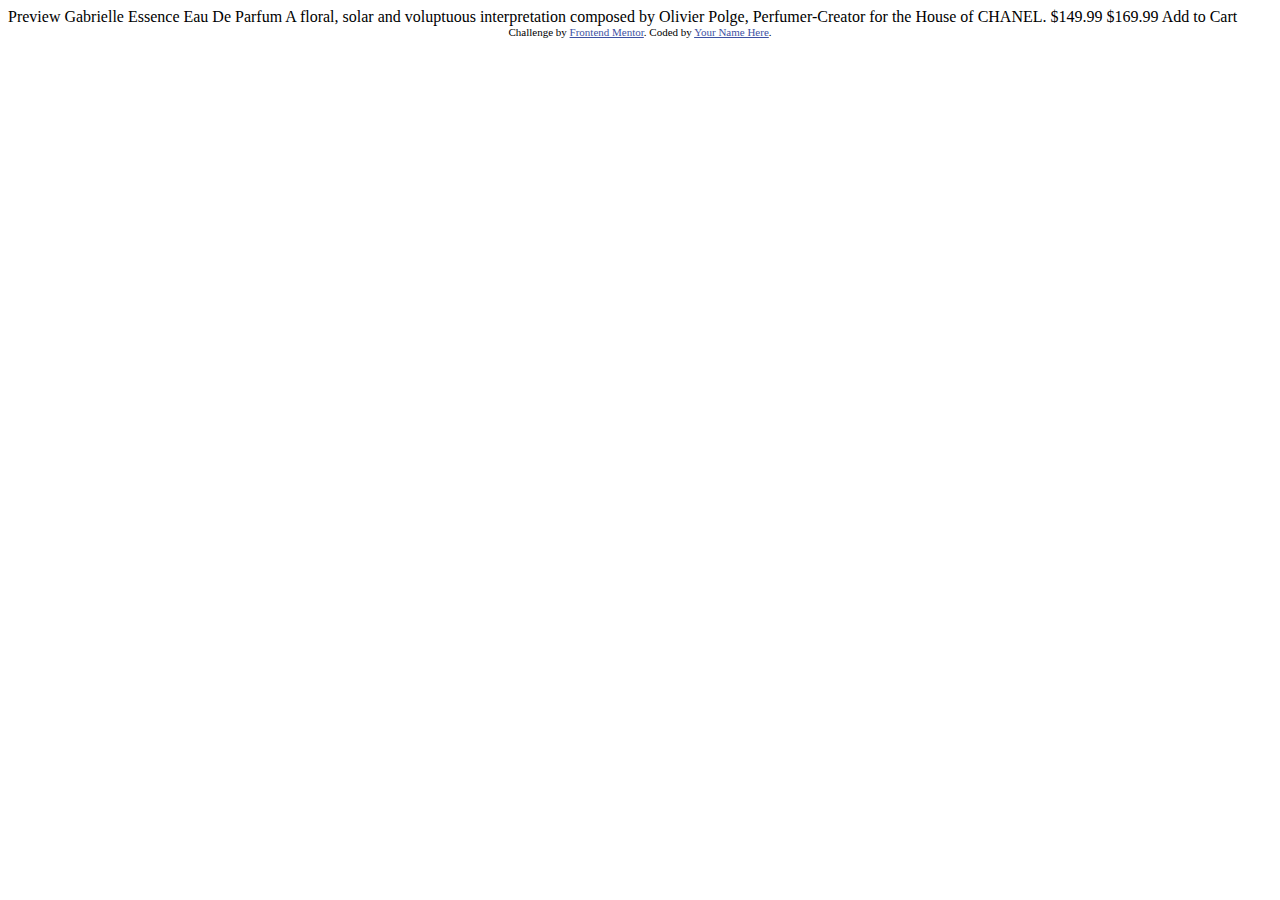
==== product-preview-card-component-main/index.html @ 2d18c8b7 "Added New Challenge" ====
<!DOCTYPE html>
<html lang="en">
<head>
  <meta charset="UTF-8">
  <meta name="viewport" content="width=device-width, initial-scale=1.0"> <!-- displays site properly based on user's device -->

  <link rel="icon" type="image/png" sizes="32x32" href="./images/favicon-32x32.png">
  
  <title>Frontend Mentor | Product preview card component</title>

  <!-- Feel free to remove these styles or customise in your own stylesheet 👍 -->
  <style>
    .attribution { font-size: 11px; text-align: center; }
    .attribution a { color: hsl(228, 45%, 44%); }
  </style>
</head>
<body>

  Preview

  Gabrielle Essence Eau De Parfum

  A floral, solar and voluptuous interpretation composed by Olivier Polge, 
  Perfumer-Creator for the House of CHANEL.

  $149.99
  $169.99

  Add to Cart
  
  <div class="attribution">
    Challenge by <a href="https://www.frontendmentor.io?ref=challenge" target="_blank">Frontend Mentor</a>. 
    Coded by <a href="#">Your Name Here</a>.
  </div>
</body>
</html>
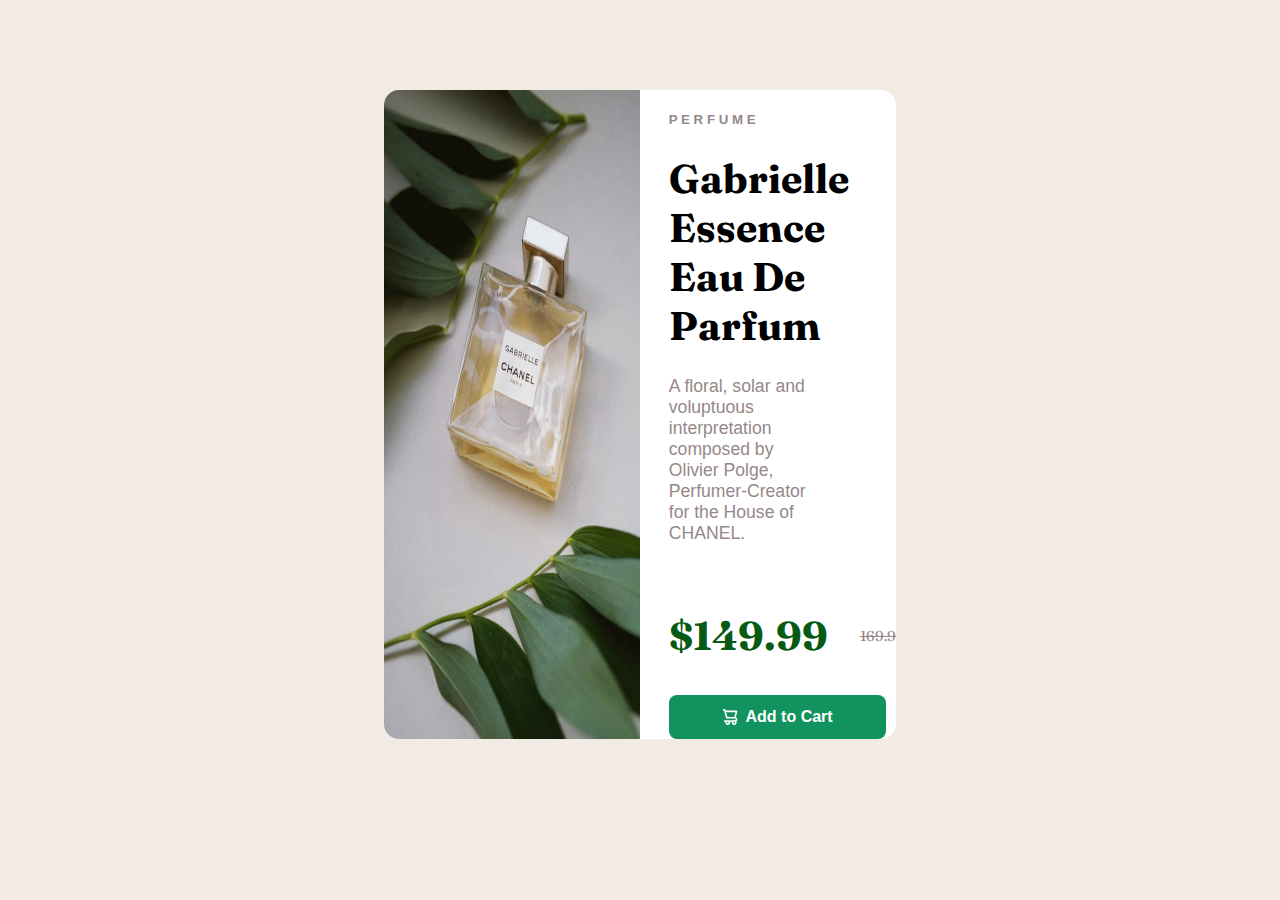
==== commit c1b1843e: "Finished product" ====
--- a/product-preview-card-component-main/index.html
+++ b/product-preview-card-component-main/index.html
@@ -5,32 +5,42 @@
   <meta name="viewport" content="width=device-width, initial-scale=1.0"> <!-- displays site properly based on user's device -->
 
   <link rel="icon" type="image/png" sizes="32x32" href="./images/favicon-32x32.png">
+  <link rel="stylesheet" href="style.css">
+
+  <link rel="preconnect" href="https://fonts.googleapis.com">
+  <link rel="preconnect" href="https://fonts.gstatic.com" crossorigin>
+  <link href="https://fonts.googleapis.com/css2?family=Fraunces:opsz@9..144&display=swap" rel="stylesheet">
   
+  <link rel="preconnect" href="https://fonts.googleapis.com">
+  <link rel="preconnect" href="https://fonts.gstatic.com" crossorigin>
+  <link href="https://fonts.googleapis.com/css2?family=Fraunces:opsz@9..144&display=swap" rel="stylesheet">
   <title>Frontend Mentor | Product preview card component</title>
 
-  <!-- Feel free to remove these styles or customise in your own stylesheet 👍 -->
-  <style>
-    .attribution { font-size: 11px; text-align: center; }
-    .attribution a { color: hsl(228, 45%, 44%); }
-  </style>
+  
 </head>
 <body>
+    <section>
 
-  Preview
+      <div class="left-column">
+        <img src="images/image-product-desktop.jpg" alt="perfume">
+      </div>
 
-  Gabrielle Essence Eau De Parfum
+      <div class="right-column">
+        <div class="text">
+          <h5>P E R F U M E</h5>
+          <h1> Gabrielle Essence Eau De Parfum</h1>
+          <p>A floral, solar and voluptuous interpretation 
+            composed by Olivier Polge, Perfumer-Creator for the House of CHANEL.
+          </p>
+        </div>
 
-  A floral, solar and voluptuous interpretation composed by Olivier Polge, 
-  Perfumer-Creator for the House of CHANEL.
+        <div class="price">
+          <strong><h2>$149.99</h2></strong>
+          <del>169.99</del>
+        </div>
 
-  $149.99
-  $169.99
-
-  Add to Cart
-  
-  <div class="attribution">
-    Challenge by <a href="https://www.frontendmentor.io?ref=challenge" target="_blank">Frontend Mentor</a>. 
-    Coded by <a href="#">Your Name Here</a>.
-  </div>
+        <button class="btn"><img src="images/icon-cart.svg" alt=""><strong> Add to Cart</strong></button>
+      </div>
+    </section>
 </body>
 </html>--- a/product-preview-card-component-main/style.css
+++ b/product-preview-card-component-main/style.css
@@ -0,0 +1,118 @@
+
+body {
+    background-color: hsl(30, 38%, 92%);
+    margin: 0;
+}
+
+.left-column {
+    width: 50%;
+    max-height: 100%;
+}
+
+.right-column {
+    width: 50%;
+    max-height: 100%;
+    justify-content: center;
+    align-items: center;
+}
+
+section .left-column img {
+    max-width: 100%;
+    height: 100%;
+    border-radius: 15px 0px 0px 15px;
+}
+
+section {
+    display: flex;
+    background-color: hsl(0, 0%, 100%);
+    margin-top: 7%;
+    margin-left: auto;
+    margin-right: auto;
+    width: 40%;
+    border-radius: 15px;
+    max-height: 100%;
+    height: 100%;
+}
+
+
+/* TEXT */
+.text {
+    padding-left: 1.8em;
+    padding-right: 4.4em;
+}
+
+.text h5 {
+    font-family: 'Montserrat', sans-serif;
+    color: hsl(0, 6%, 56%);
+}
+
+.text h1 {
+    font-size: 2.5em;
+    font-family: 'Fraunces', serif;
+    color: hsl(0, 0%, 0%);
+    
+}
+
+.text p {
+    font-family: 'Gill Sans', 'Gill Sans MT', Calibri, 'Trebuchet MS', sans-serif;
+    color: hsl(0, 6%, 56%);
+    font-size: 1.1em;
+}
+
+section .price {
+    clear: both;
+    display: flex;
+    overflow: hidden;
+    white-space: nowrap;
+    align-items: center;
+    gap: 2em;
+    padding-top: 1em;
+    padding-left: 1.8em;
+    padding-right: 4.4em;
+    padding-bottom: 0.1em;
+}
+
+.price h2 {
+    color:hsl(130, 85%, 19%);
+    font-family: 'Fraunces', serif;
+    font-size: 2.5em;
+}
+
+.price del {
+    color:hsl(0, 6%, 56%);
+    font-family: 'Fraunces', serif;
+    font-size: 0.9em;
+}
+
+.right-column .btn {
+
+    font-family: 'Gill Sans', 'Gill Sans MT', Calibri, 'Trebuchet MS', sans-serif;
+    background-color:hsl(156, 79%, 32%);
+    color: hsl(0, 0%, 100%);
+    width: 85%;
+    padding: 0.8em;
+    margin-left: 1.8em;
+    justify-content: center;
+    align-items: center;
+    border: none;
+    font-size: 1rem;
+    border-radius: 0.5em;
+    cursor: pointer;
+    display: flex;
+}
+
+.right-column .btn:hover{
+    background-color: hsl(130, 37%, 35%);
+}
+
+.btn img{
+    padding-right: .5em;
+}
+
+
+@media screen and (max-width: 600px) {
+    section {
+      width: 900px;
+      margin: 0 auto;
+    }
+}